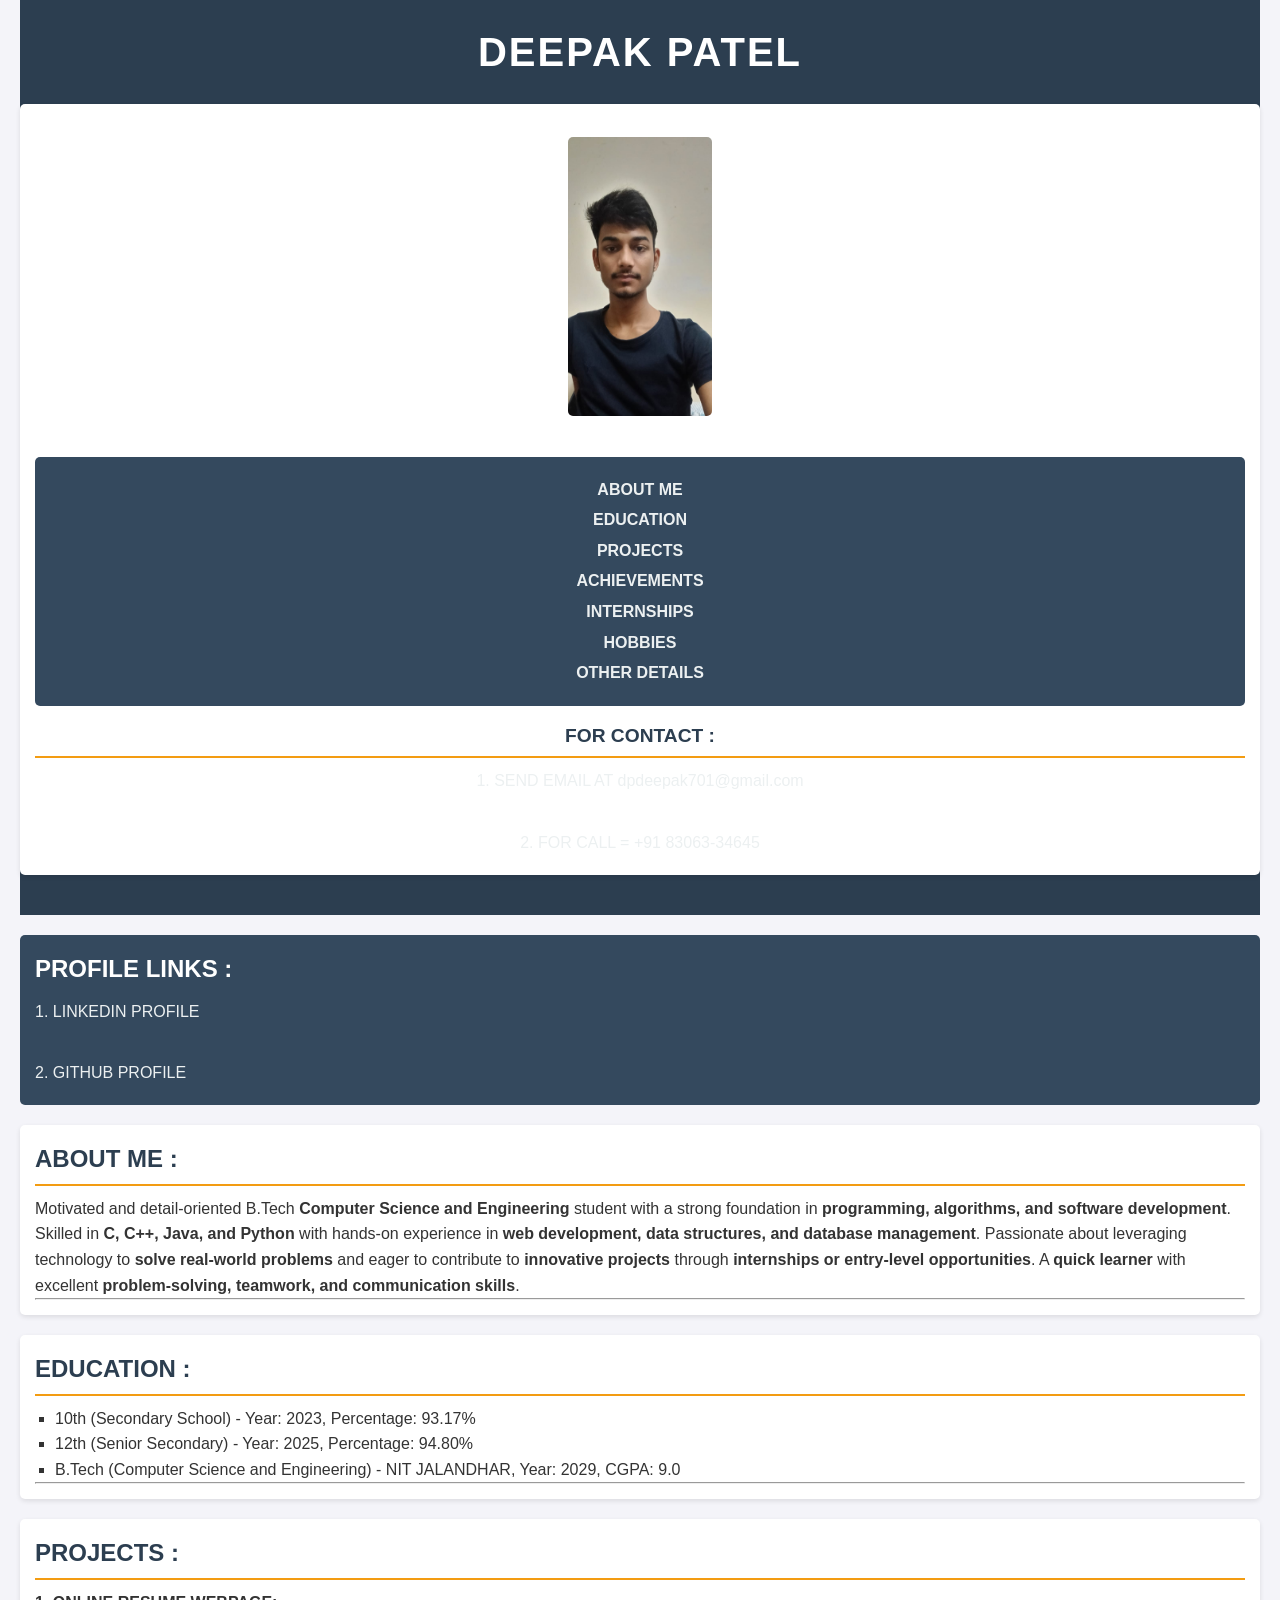
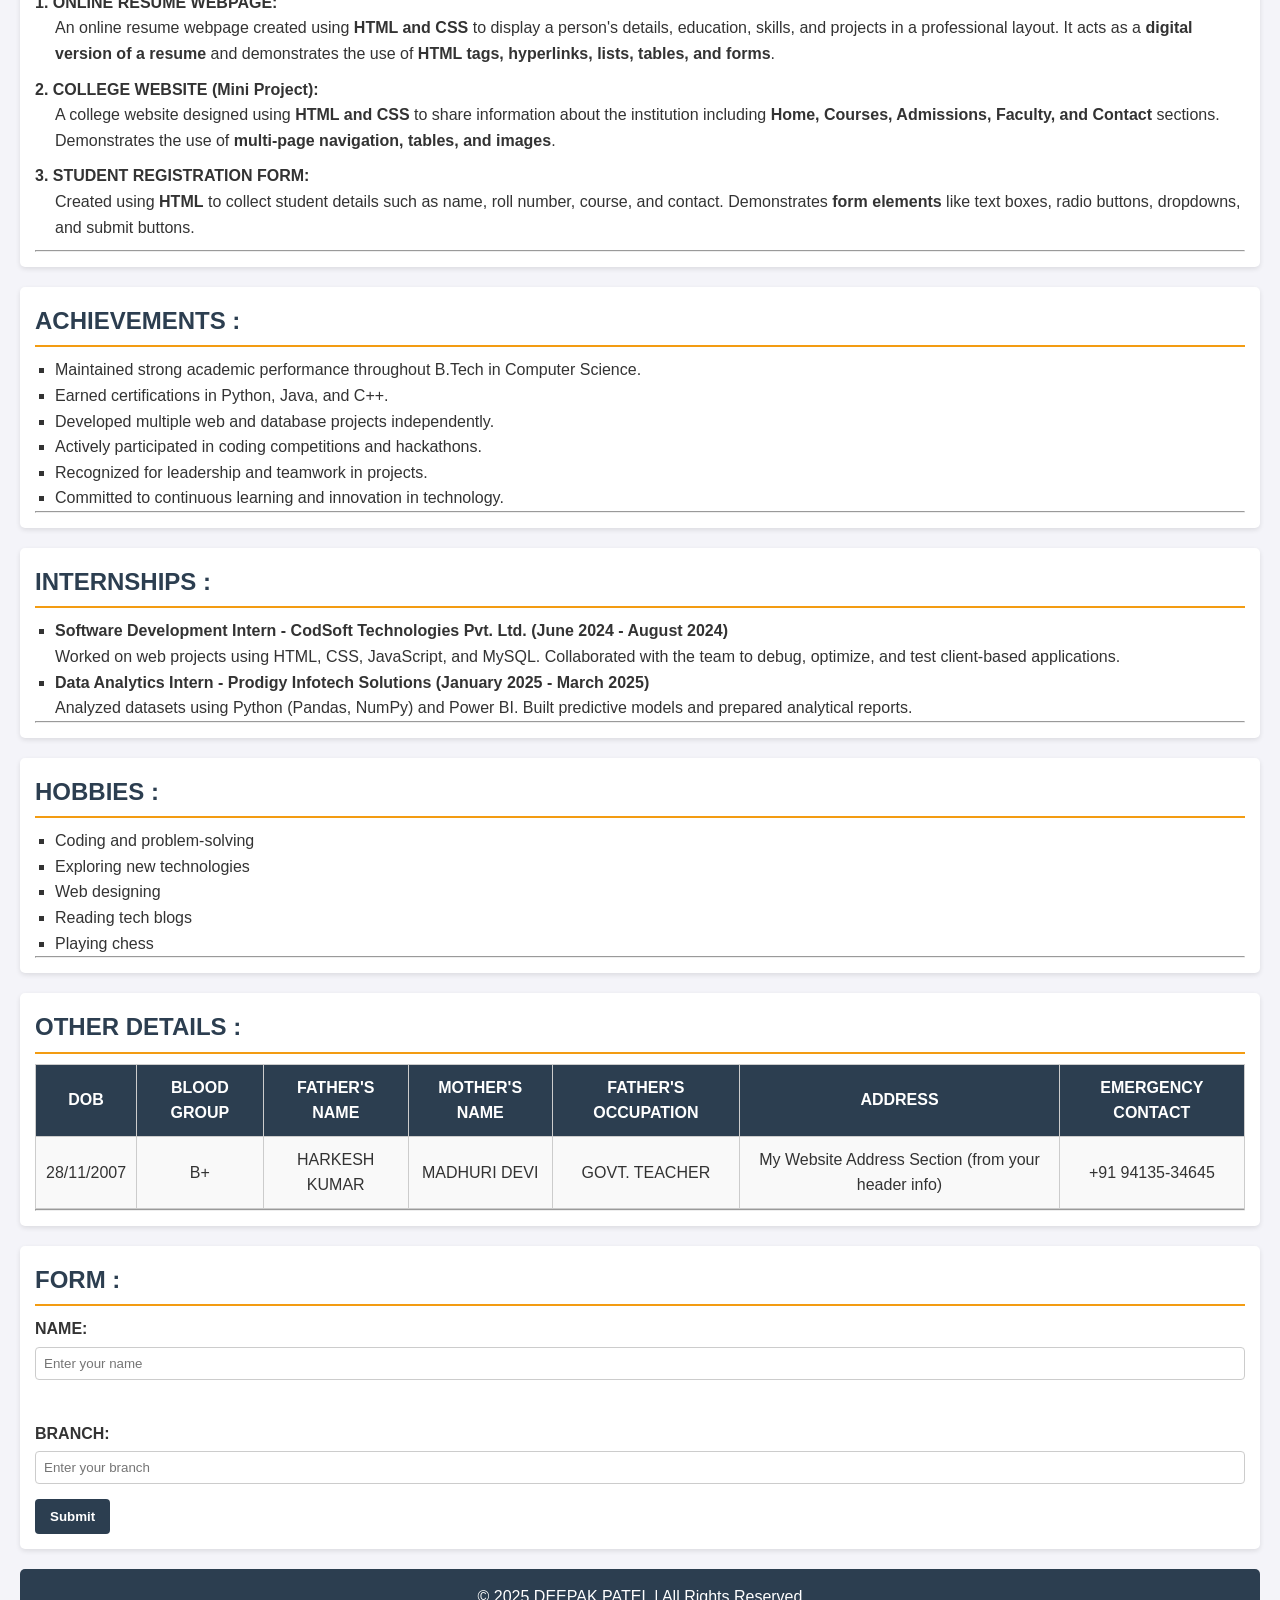
==== portfolio.html @ 682e23ed "Rename index.html to portfolio.html" ====
<!DOCTYPE html>
<html lang="en">
<head>
  <meta charset="UTF-8">
  <meta name="viewport" content="width=device-width, initial-scale=1.0">
  <title>Deepak Patel</title>
  <link rel="stylesheet" href="style.css">
</head>

<body>
  <header>
    <h1>DEEPAK PATEL</h1>

    <section>
      <img src="WhatsApp Image 2025-11-25 at 16.42.40_a8d9750c.jpg" alt="My company logo" width="150" height="285">

      <nav>
        <a href="#a">ABOUT ME</a>
        <a href="#e">EDUCATION</a>
        <a href="#p">PROJECTS</a>
        <a href="#ac">ACHIEVEMENTS</a>
        <a href="#i">INTERNSHIPS</a>
        <a href="#h">HOBBIES</a>
        <a href="#o">OTHER DETAILS</a>
      </nav>

      <h2>FOR CONTACT :</h2>
      <a href="mailto:dpdeepak701@gmail.com">
        1. SEND EMAIL AT dpdeepak701@gmail.com
      </a><br>
      <a href="tel:8306334645">
        2. FOR CALL = +91 83063-34645
      </a>
    </section>
  </header>

  <nav>
    <h2>PROFILE LINKS :</h2>
    <a href="https://linkedin.com/in/deepak-patel-95128b388" target="_blank">
      1. LINKEDIN PROFILE
    </a><br>
    <a href="https://github.com/deepak701-ship-cs" target="_blank">
      2. GITHUB PROFILE
    </a>
  </nav>

  <section id="a">
    <h2>ABOUT ME :</h2>
    <p>
      Motivated and detail-oriented B.Tech <strong>Computer Science and Engineering</strong> student with a strong
      foundation in <strong>programming, algorithms, and software development</strong>. Skilled in
      <strong>C, C++, Java, and Python</strong> with hands-on experience in <strong>web development, data structures,
      and database management</strong>. Passionate about leveraging technology to <strong>solve real-world problems</strong>
      and eager to contribute to <strong>innovative projects</strong> through <strong>internships or entry-level opportunities</strong>.
      A <strong>quick learner</strong> with excellent <strong>problem-solving, teamwork, and communication skills</strong>.
    </p>
    <hr>
  </section>

  <section id="e">
    <h2>EDUCATION :</h2>
    <ul>
      <li>10th (Secondary School) - Year: 2023, Percentage: 93.17%</li>
      <li>12th (Senior Secondary) - Year: 2025, Percentage: 94.80%</li>
      <li>B.Tech (Computer Science and Engineering) - NIT JALANDHAR, Year: 2029, CGPA: 9.0</li>
    </ul>
    <hr>
  </section>

  <section id="p">
    <h2>PROJECTS :</h2>
    <dl>
      <dt><strong>1. ONLINE RESUME WEBPAGE:</strong></dt>
      <dd>
        An online resume webpage created using <strong>HTML and CSS</strong> to display a person's details, education,
        skills, and projects in a professional layout. It acts as a <strong>digital version of a resume</strong> and
        demonstrates the use of <strong>HTML tags, hyperlinks, lists, tables, and forms</strong>.
      </dd>

      <dt><strong>2. COLLEGE WEBSITE (Mini Project):</strong></dt>
      <dd>
        A college website designed using <strong>HTML and CSS</strong> to share information about the institution including
        <strong>Home, Courses, Admissions, Faculty, and Contact</strong> sections. Demonstrates the use of
        <strong>multi-page navigation, tables, and images</strong>.
      </dd>

      <dt><strong>3. STUDENT REGISTRATION FORM:</strong></dt>
      <dd>
        Created using <strong>HTML</strong> to collect student details such as name, roll number, course, and contact.
        Demonstrates <strong>form elements</strong> like text boxes, radio buttons, dropdowns, and submit buttons.
      </dd>
    </dl>
    <hr>
  </section>

  <section id="ac">
    <h2>ACHIEVEMENTS :</h2>
    <ul>
      <li>Maintained strong academic performance throughout B.Tech in Computer Science.</li>
      <li>Earned certifications in Python, Java, and C++.</li>
      <li>Developed multiple web and database projects independently.</li>
      <li>Actively participated in coding competitions and hackathons.</li>
      <li>Recognized for leadership and teamwork in projects.</li>
      <li>Committed to continuous learning and innovation in technology.</li>
    </ul>
    <hr>
  </section>

  <section id="i">
    <h2>INTERNSHIPS :</h2>
    <ul>
      <li>
        <strong>Software Development Intern - CodSoft Technologies Pvt. Ltd. (June 2024 - August 2024)</strong><br>
        Worked on web projects using HTML, CSS, JavaScript, and MySQL. Collaborated with the team to debug, optimize,
        and test client-based applications.
      </li>
      <li>
        <strong>Data Analytics Intern - Prodigy Infotech Solutions (January 2025 - March 2025)</strong><br>
        Analyzed datasets using Python (Pandas, NumPy) and Power BI. Built predictive models and prepared analytical reports.
      </li>
    </ul>
    <hr>
  </section>

  <section id="h">
    <h2>HOBBIES :</h2>
    <ul>
      <li>Coding and problem-solving</li>
      <li>Exploring new technologies</li>
      <li>Web designing</li>
      <li>Reading tech blogs</li>
      <li>Playing chess</li>
    </ul>
    <hr>
  </section>

  <section id="o">
    <h2>OTHER DETAILS :</h2>
    <table border="1">
      <tr>
        <th>DOB</th>
        <th>BLOOD GROUP</th>
        <th>FATHER'S NAME</th>
        <th>MOTHER'S NAME</th>
        <th>FATHER'S OCCUPATION</th>
        <th>ADDRESS</th>
        <th>EMERGENCY CONTACT</th>
      </tr>
      <tr>
        <td>28/11/2007</td>
        <td>B+</td>
        <td>HARKESH KUMAR</td>
        <td>MADHURI DEVI</td>
        <td>GOVT. TEACHER</td>
        <td>My Website Address Section (from your header info)</td>
        <td>+91 94135-34645</td>
      </tr>
    </table>
    <hr>
  </section>

  <section id="d">
    <h2>FORM :</h2>
    <form>
      <label for="name">NAME:</label><br>
      <input type="text" id="name" name="name" placeholder="Enter your name"><br><br>

      <label for="branch">BRANCH:</label><br>
      <input type="text" id="branch" name="branch" placeholder="Enter your branch">
      
      <input type="submit" value="Submit">
    </form>
  </section>

  <footer>
    <p>© 2025 DEEPAK PATEL | All Rights Reserved</p>
  </footer>
</body>
</html>
---- style.css ----
/* General Reset */
* {
  margin: 0;
  padding: 0;
  box-sizing: border-box;
}

/* Body Styling */
body {
  font-family: Arial, Helvetica, sans-serif;
  line-height: 1.6;
  background-color: #f4f4f9;
  color: #333;
  padding: 0 20px;
}

/* Header */
header {
  background: #2c3e50;
  color: #fff;
  padding: 20px 0;
  text-align: center;
}

header h1 {
  font-size: 2.5rem;
  margin-bottom: 10px;
  letter-spacing: 2px;
}

header img {
  margin: 15px 0;
  border-radius: 8px;
  border: 3px solid #fff;
}

/* Navigation inside header */
header nav {
  margin: 15px 0;
}

header nav a {
  color: #fff;
  text-decoration: none;
  margin: 0 10px;
  font-weight: bold;
  transition: color 0.3s ease;
}

header nav a:hover {
  color: #f39c12;
}

/* Contact Section */
header section h2 {
  margin-top: 15px;
  font-size: 1.2rem;
}

header section a {
  display: block;
  margin: 5px 0;
  color: #ecf0f1;
  text-decoration: none;
}

header section a:hover {
  color: #f39c12;
}

/* Profile Links */
nav {
  background: #34495e;
  color: #fff;
  padding: 15px;
  margin: 20px 0;
  border-radius: 5px;
}

nav h2 {
  margin-bottom: 10px;
}

nav a {
  display: block;
  margin: 5px 0;
  color: #ecf0f1;
  text-decoration: none;
}

nav a:hover {
  color: #f39c12;
}

/* Sections */
section {
  margin: 20px 0;
  padding: 15px;
  background: #fff;
  border-radius: 5px;
  box-shadow: 0 2px 5px rgba(0,0,0,0.1);
}

section h2 {
  margin-bottom: 10px;
  color: #2c3e50;
  border-bottom: 2px solid #f39c12;
  padding-bottom: 5px;
}

section p, section ul, section dl {
  margin-top: 10px;
}

/* Lists */
ul {
  list-style-type: square;
  margin-left: 20px;
}

dl dt {
  font-weight: bold;
  margin-top: 10px;
}

dl dd {
  margin-left: 20px;
  margin-bottom: 10px;
}

/* Table */
table {
  width: 100%;
  border-collapse: collapse;
  margin-top: 10px;
}

table th, table td {
  border: 1px solid #ccc;
  padding: 10px;
  text-align: center;
}

table th {
  background: #2c3e50;
  color: #fff;
}

table td {
  background: #f9f9f9;
}

/* Form */
form {
  margin-top: 10px;
}

form label {
  font-weight: bold;
}

form input[type="text"] {
  width: 100%;
  padding: 8px;
  margin: 5px 0 15px 0;
  border: 1px solid #ccc;
  border-radius: 4px;
}

form input[type="submit"] {
  background: #2c3e50;
  color: #fff;
  padding: 10px 15px;
  border: none;
  border-radius: 4px;
  cursor: pointer;
  font-weight: bold;
}

form input[type="submit"]:hover {
  background: #f39c12;
}

/* Footer */
footer {
  text-align: center;
  padding: 15px;
  background: #2c3e50;
  color: #fff;
  margin-top: 20px;
  border-radius: 5px;
}
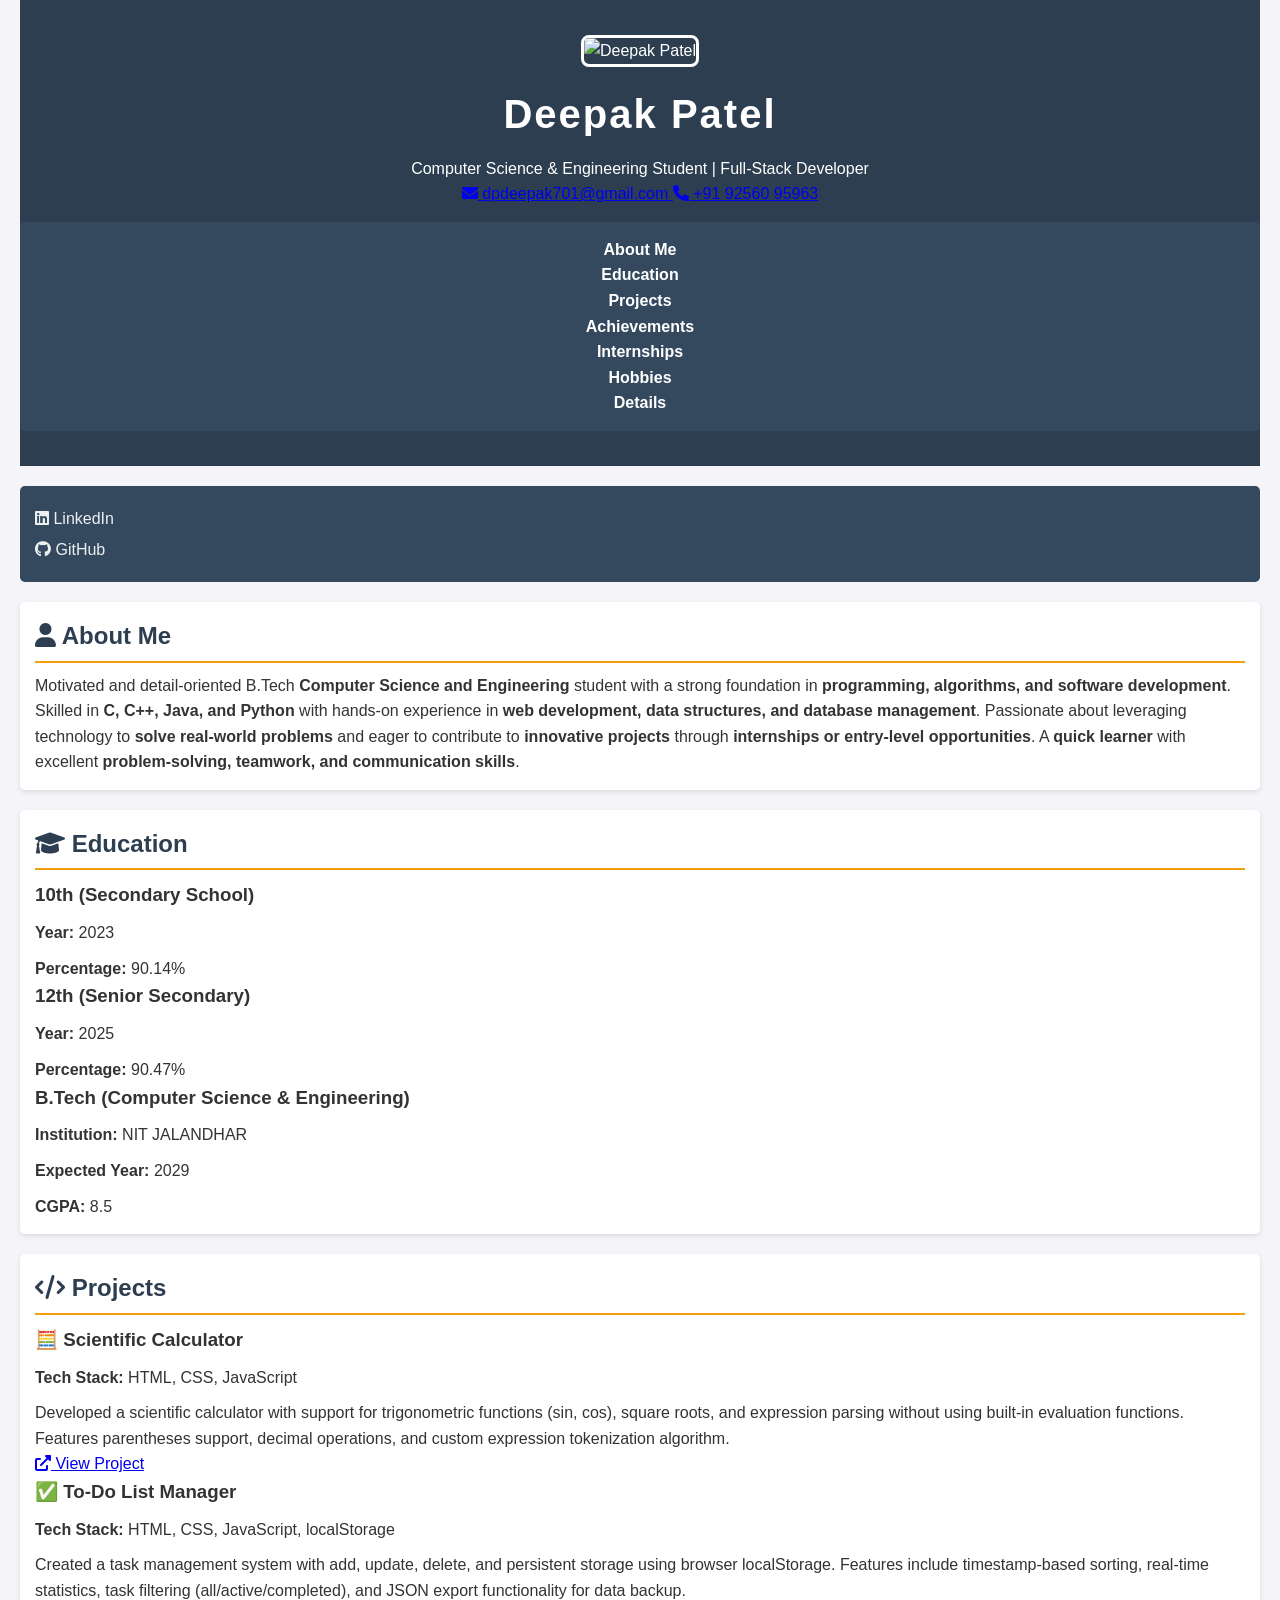
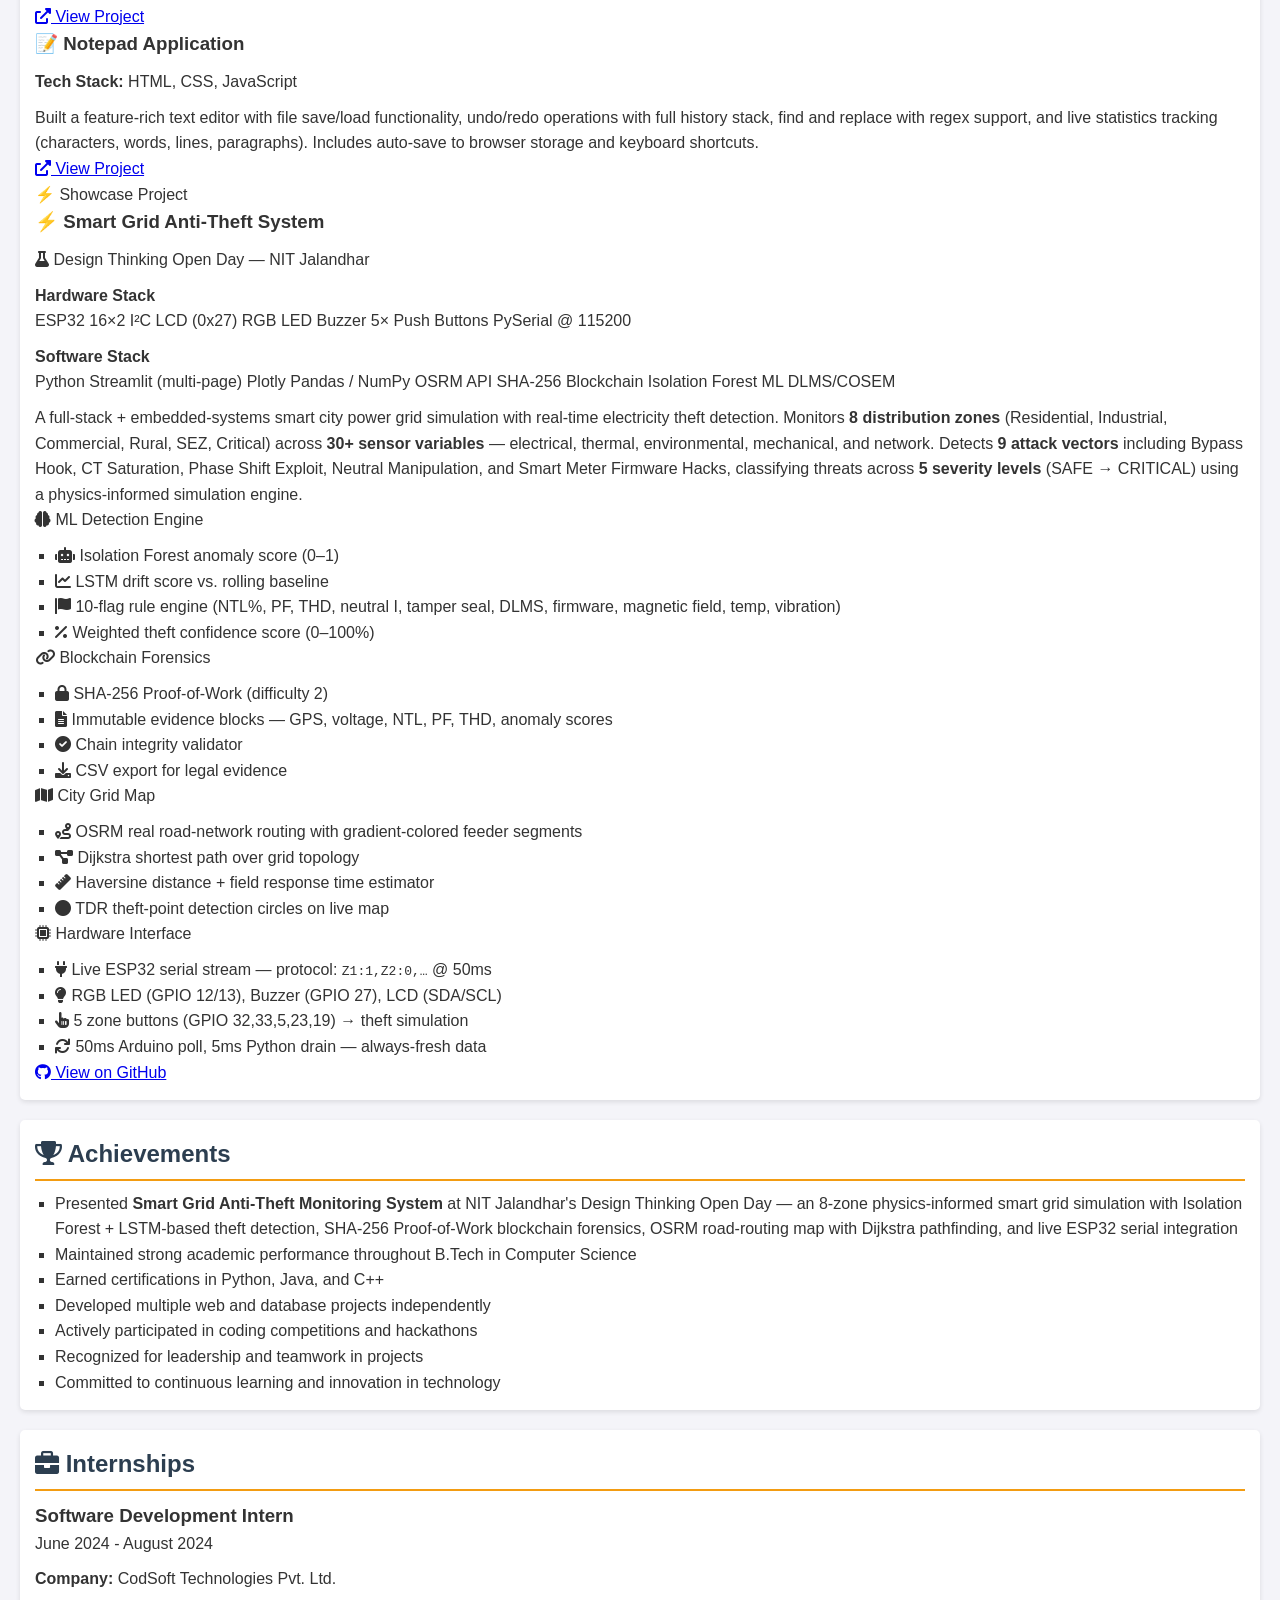
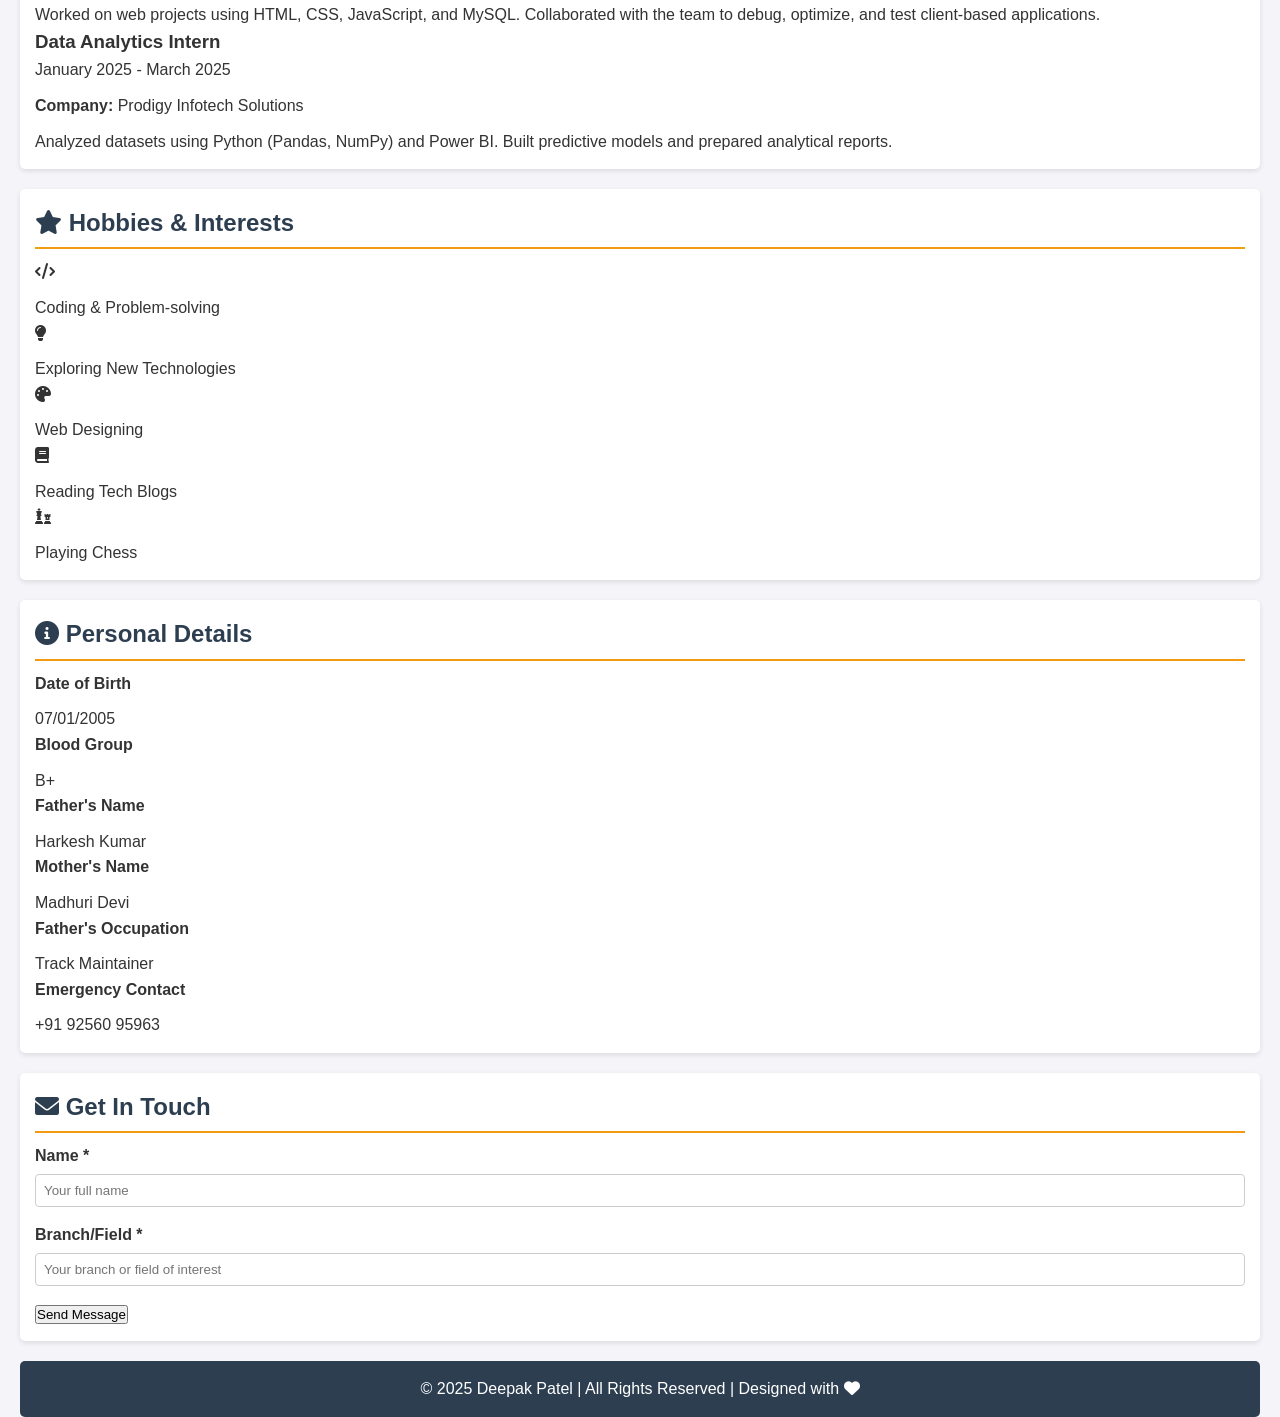
==== commit 68c5e441: "Redesign portfolio" ====
--- a/portfolio.html
+++ b/portfolio.html
@@ -3,177 +3,308 @@
 <head>
   <meta charset="UTF-8">
   <meta name="viewport" content="width=device-width, initial-scale=1.0">
-  <title>Deepak Patel</title>
+  <title>Deepak Patel - Computer Science Professional</title>
   <link rel="stylesheet" href="style.css">
+  <link rel="stylesheet" href="https://cdnjs.cloudflare.com/ajax/libs/font-awesome/6.0.0/css/all.min.css">
 </head>
 
 <body>
   <header>
-    <h1>DEEPAK PATEL</h1>
-
-    <section>
-      <img src="WhatsApp Image 2025-11-25 at 16.42.40_a8d9750c.jpg" alt="My company logo" width="150" height="285">
-
-      <nav>
-        <a href="#a">ABOUT ME</a>
-        <a href="#e">EDUCATION</a>
-        <a href="#p">PROJECTS</a>
-        <a href="#ac">ACHIEVEMENTS</a>
-        <a href="#i">INTERNSHIPS</a>
-        <a href="#h">HOBBIES</a>
-        <a href="#o">OTHER DETAILS</a>
-      </nav>
-
-      <h2>FOR CONTACT :</h2>
-      <a href="mailto:dpdeepak701@gmail.com">
-        1. SEND EMAIL AT dpdeepak701@gmail.com
-      </a><br>
-      <a href="tel:8306334645">
-        2. FOR CALL = +91 83063-34645
+    <div class="header-container">
+      <div class="hero-section">
+        <img src="IMG20260322125627.jpg" alt="Deepak Patel" class="profile-image">
+        <div class="header-content">
+          <h1>Deepak Patel</h1>
+          <p class="tagline">Computer Science & Engineering Student | Full-Stack Developer</p>
+          
+          <div class="contact-info">
+            <a href="mailto:dpdeepak701@gmail.com" class="contact-link">
+              <i class="fas fa-envelope"></i> dpdeepak701@gmail.com
+            </a>
+            <a href="tel:9256095963" class="contact-link">
+              <i class="fas fa-phone"></i> +91 92560 95963
+            </a>
+          </div>
+
+          <nav class="main-nav">
+            <a href="#a" class="nav-link">About Me</a>
+            <a href="#e" class="nav-link">Education</a>
+            <a href="#p" class="nav-link">Projects</a>
+            <a href="#ac" class="nav-link">Achievements</a>
+            <a href="#i" class="nav-link">Internships</a>
+            <a href="#h" class="nav-link">Hobbies</a>
+            <a href="#o" class="nav-link">Details</a>
+          </nav>
+        </div>
+      </div>
+    </div>
+  </header>
+
+  <nav class="social-nav">
+    <div class="social-container">
+      <a href="https://linkedin.com/in/deepak-patel-95128b388" target="_blank" class="social-link">
+        <i class="fab fa-linkedin"></i> LinkedIn
       </a>
-    </section>
-  </header>
-
-  <nav>
-    <h2>PROFILE LINKS :</h2>
-    <a href="https://linkedin.com/in/deepak-patel-95128b388" target="_blank">
-      1. LINKEDIN PROFILE
-    </a><br>
-    <a href="https://github.com/deepak701-ship-cs" target="_blank">
-      2. GITHUB PROFILE
-    </a>
+      <a href="https://github.com/deepak701-ship-cs" target="_blank" class="social-link">
+        <i class="fab fa-github"></i> GitHub
+      </a>
+    </div>
   </nav>
 
-  <section id="a">
-    <h2>ABOUT ME :</h2>
-    <p>
-      Motivated and detail-oriented B.Tech <strong>Computer Science and Engineering</strong> student with a strong
-      foundation in <strong>programming, algorithms, and software development</strong>. Skilled in
-      <strong>C, C++, Java, and Python</strong> with hands-on experience in <strong>web development, data structures,
-      and database management</strong>. Passionate about leveraging technology to <strong>solve real-world problems</strong>
-      and eager to contribute to <strong>innovative projects</strong> through <strong>internships or entry-level opportunities</strong>.
-      A <strong>quick learner</strong> with excellent <strong>problem-solving, teamwork, and communication skills</strong>.
-    </p>
-    <hr>
-  </section>
-
-  <section id="e">
-    <h2>EDUCATION :</h2>
-    <ul>
-      <li>10th (Secondary School) - Year: 2023, Percentage: 93.17%</li>
-      <li>12th (Senior Secondary) - Year: 2025, Percentage: 94.80%</li>
-      <li>B.Tech (Computer Science and Engineering) - NIT JALANDHAR, Year: 2029, CGPA: 9.0</li>
-    </ul>
-    <hr>
-  </section>
-
-  <section id="p">
-    <h2>PROJECTS :</h2>
-    <dl>
-      <dt><strong>1. ONLINE RESUME WEBPAGE:</strong></dt>
-      <dd>
-        An online resume webpage created using <strong>HTML and CSS</strong> to display a person's details, education,
-        skills, and projects in a professional layout. It acts as a <strong>digital version of a resume</strong> and
-        demonstrates the use of <strong>HTML tags, hyperlinks, lists, tables, and forms</strong>.
-      </dd>
-
-      <dt><strong>2. COLLEGE WEBSITE (Mini Project):</strong></dt>
-      <dd>
-        A college website designed using <strong>HTML and CSS</strong> to share information about the institution including
-        <strong>Home, Courses, Admissions, Faculty, and Contact</strong> sections. Demonstrates the use of
-        <strong>multi-page navigation, tables, and images</strong>.
-      </dd>
-
-      <dt><strong>3. STUDENT REGISTRATION FORM:</strong></dt>
-      <dd>
-        Created using <strong>HTML</strong> to collect student details such as name, roll number, course, and contact.
-        Demonstrates <strong>form elements</strong> like text boxes, radio buttons, dropdowns, and submit buttons.
-      </dd>
-    </dl>
-    <hr>
-  </section>
-
-  <section id="ac">
-    <h2>ACHIEVEMENTS :</h2>
-    <ul>
-      <li>Maintained strong academic performance throughout B.Tech in Computer Science.</li>
-      <li>Earned certifications in Python, Java, and C++.</li>
-      <li>Developed multiple web and database projects independently.</li>
-      <li>Actively participated in coding competitions and hackathons.</li>
-      <li>Recognized for leadership and teamwork in projects.</li>
-      <li>Committed to continuous learning and innovation in technology.</li>
-    </ul>
-    <hr>
-  </section>
-
-  <section id="i">
-    <h2>INTERNSHIPS :</h2>
-    <ul>
-      <li>
-        <strong>Software Development Intern - CodSoft Technologies Pvt. Ltd. (June 2024 - August 2024)</strong><br>
-        Worked on web projects using HTML, CSS, JavaScript, and MySQL. Collaborated with the team to debug, optimize,
-        and test client-based applications.
-      </li>
-      <li>
-        <strong>Data Analytics Intern - Prodigy Infotech Solutions (January 2025 - March 2025)</strong><br>
-        Analyzed datasets using Python (Pandas, NumPy) and Power BI. Built predictive models and prepared analytical reports.
-      </li>
-    </ul>
-    <hr>
-  </section>
-
-  <section id="h">
-    <h2>HOBBIES :</h2>
-    <ul>
-      <li>Coding and problem-solving</li>
-      <li>Exploring new technologies</li>
-      <li>Web designing</li>
-      <li>Reading tech blogs</li>
-      <li>Playing chess</li>
-    </ul>
-    <hr>
-  </section>
-
-  <section id="o">
-    <h2>OTHER DETAILS :</h2>
-    <table border="1">
-      <tr>
-        <th>DOB</th>
-        <th>BLOOD GROUP</th>
-        <th>FATHER'S NAME</th>
-        <th>MOTHER'S NAME</th>
-        <th>FATHER'S OCCUPATION</th>
-        <th>ADDRESS</th>
-        <th>EMERGENCY CONTACT</th>
-      </tr>
-      <tr>
-        <td>28/11/2007</td>
-        <td>B+</td>
-        <td>HARKESH KUMAR</td>
-        <td>MADHURI DEVI</td>
-        <td>GOVT. TEACHER</td>
-        <td>My Website Address Section (from your header info)</td>
-        <td>+91 94135-34645</td>
-      </tr>
-    </table>
-    <hr>
-  </section>
-
-  <section id="d">
-    <h2>FORM :</h2>
-    <form>
-      <label for="name">NAME:</label><br>
-      <input type="text" id="name" name="name" placeholder="Enter your name"><br><br>
-
-      <label for="branch">BRANCH:</label><br>
-      <input type="text" id="branch" name="branch" placeholder="Enter your branch">
-      
-      <input type="submit" value="Submit">
-    </form>
-  </section>
+
+  <main class="container">
+    <section id="a" class="content-section">
+      <h2><i class="fas fa-user"></i> About Me</h2>
+      <p>
+        Motivated and detail-oriented B.Tech <strong>Computer Science and Engineering</strong> student with a strong
+        foundation in <strong>programming, algorithms, and software development</strong>. Skilled in
+        <strong>C, C++, Java, and Python</strong> with hands-on experience in <strong>web development, data structures,
+        and database management</strong>. Passionate about leveraging technology to <strong>solve real-world problems</strong>
+        and eager to contribute to <strong>innovative projects</strong> through <strong>internships or entry-level opportunities</strong>.
+        A <strong>quick learner</strong> with excellent <strong>problem-solving, teamwork, and communication skills</strong>.
+      </p>
+    </section>
+
+    <section id="e" class="content-section">
+      <h2><i class="fas fa-graduation-cap"></i> Education</h2>
+      <div class="education-grid">
+        <div class="education-item">
+          <h3>10th (Secondary School)</h3>
+          <p><strong>Year:</strong> 2023</p>
+          <p><strong>Percentage:</strong> 90.14%</p>
+        </div>
+        <div class="education-item">
+          <h3>12th (Senior Secondary)</h3>
+          <p><strong>Year:</strong> 2025</p>
+          <p><strong>Percentage:</strong> 90.47%</p>
+        </div>
+        <div class="education-item">
+          <h3>B.Tech (Computer Science & Engineering)</h3>
+          <p><strong>Institution:</strong> NIT JALANDHAR</p>
+          <p><strong>Expected Year:</strong> 2029</p>
+          <p><strong>CGPA:</strong> 8.5</p>
+        </div>
+      </div>
+    </section>
+
+    <section id="p" class="content-section">
+      <h2><i class="fas fa-code"></i> Projects</h2>
+      <div class="projects-grid">
+        <div class="project-card">
+          <h3>🧮 Scientific Calculator</h3>
+          <p><strong>Tech Stack:</strong> HTML, CSS, JavaScript</p>
+          <p>Developed a scientific calculator with support for trigonometric functions (sin, cos), square roots, and expression parsing without using built-in evaluation functions. Features parentheses support, decimal operations, and custom expression tokenization algorithm.</p>
+          <a href="calculator/index.html" class="project-link" target="_blank">
+            <i class="fas fa-external-link-alt"></i> View Project
+          </a>
+        </div>
+
+        <div class="project-card">
+          <h3>✅ To-Do List Manager</h3>
+          <p><strong>Tech Stack:</strong> HTML, CSS, JavaScript, localStorage</p>
+          <p>Created a task management system with add, update, delete, and persistent storage using browser localStorage. Features include timestamp-based sorting, real-time statistics, task filtering (all/active/completed), and JSON export functionality for data backup.</p>
+          <a href="todolist/index.html" class="project-link" target="_blank">
+            <i class="fas fa-external-link-alt"></i> View Project
+          </a>
+        </div>
+
+        <div class="project-card">
+          <h3>📝 Notepad Application</h3>
+          <p><strong>Tech Stack:</strong> HTML, CSS, JavaScript</p>
+          <p>Built a feature-rich text editor with file save/load functionality, undo/redo operations with full history stack, find and replace with regex support, and live statistics tracking (characters, words, lines, paragraphs). Includes auto-save to browser storage and keyboard shortcuts.</p>
+          <a href="notepad/index.html" class="project-link" target="_blank">
+            <i class="fas fa-external-link-alt"></i> View Project
+          </a>
+        </div>
+        <div class="project-card project-card--featured">
+          <div class="project-featured-badge">⚡ Showcase Project</div>
+          <h3>⚡ Smart Grid Anti-Theft System</h3>
+          <p class="project-event"><i class="fas fa-flask"></i> Design Thinking Open Day — NIT Jalandhar</p>
+
+          <p><strong>Hardware Stack</strong></p>
+          <div class="tech-tags">
+            <span class="tech-tag tech-tag--hw">ESP32</span>
+            <span class="tech-tag tech-tag--hw">16×2 I²C LCD (0x27)</span>
+            <span class="tech-tag tech-tag--hw">RGB LED</span>
+            <span class="tech-tag tech-tag--hw">Buzzer</span>
+            <span class="tech-tag tech-tag--hw">5× Push Buttons</span>
+            <span class="tech-tag tech-tag--hw">PySerial @ 115200</span>
+          </div>
+
+          <p><strong>Software Stack</strong></p>
+          <div class="tech-tags">
+            <span class="tech-tag tech-tag--sw">Python</span>
+            <span class="tech-tag tech-tag--sw">Streamlit (multi-page)</span>
+            <span class="tech-tag tech-tag--sw">Plotly</span>
+            <span class="tech-tag tech-tag--sw">Pandas / NumPy</span>
+            <span class="tech-tag tech-tag--sw">OSRM API</span>
+            <span class="tech-tag tech-tag--sw">SHA-256 Blockchain</span>
+            <span class="tech-tag tech-tag--sw">Isolation Forest ML</span>
+            <span class="tech-tag tech-tag--sw">DLMS/COSEM</span>
+          </div>
+
+          <p>A full-stack + embedded-systems smart city power grid simulation with real-time electricity theft detection. Monitors <strong>8 distribution zones</strong> (Residential, Industrial, Commercial, Rural, SEZ, Critical) across <strong>30+ sensor variables</strong> — electrical, thermal, environmental, mechanical, and network. Detects <strong>9 attack vectors</strong> including Bypass Hook, CT Saturation, Phase Shift Exploit, Neutral Manipulation, and Smart Meter Firmware Hacks, classifying threats across <strong>5 severity levels</strong> (SAFE → CRITICAL) using a physics-informed simulation engine.</p>
+
+          <div class="feature-sections">
+            <div class="feature-section">
+              <div class="feature-section-title"><i class="fas fa-brain"></i> ML Detection Engine</div>
+              <ul class="project-features">
+                <li><i class="fas fa-robot"></i> Isolation Forest anomaly score (0–1)</li>
+                <li><i class="fas fa-chart-line"></i> LSTM drift score vs. rolling baseline</li>
+                <li><i class="fas fa-flag"></i> 10-flag rule engine (NTL%, PF, THD, neutral I, tamper seal, DLMS, firmware, magnetic field, temp, vibration)</li>
+                <li><i class="fas fa-percentage"></i> Weighted theft confidence score (0–100%)</li>
+              </ul>
+            </div>
+            <div class="feature-section">
+              <div class="feature-section-title"><i class="fas fa-link"></i> Blockchain Forensics</div>
+              <ul class="project-features">
+                <li><i class="fas fa-lock"></i> SHA-256 Proof-of-Work (difficulty 2)</li>
+                <li><i class="fas fa-file-alt"></i> Immutable evidence blocks — GPS, voltage, NTL, PF, THD, anomaly scores</li>
+                <li><i class="fas fa-check-circle"></i> Chain integrity validator</li>
+                <li><i class="fas fa-download"></i> CSV export for legal evidence</li>
+              </ul>
+            </div>
+            <div class="feature-section">
+              <div class="feature-section-title"><i class="fas fa-map"></i> City Grid Map</div>
+              <ul class="project-features">
+                <li><i class="fas fa-route"></i> OSRM real road-network routing with gradient-colored feeder segments</li>
+                <li><i class="fas fa-project-diagram"></i> Dijkstra shortest path over grid topology</li>
+                <li><i class="fas fa-ruler"></i> Haversine distance + field response time estimator</li>
+                <li><i class="fas fa-circle"></i> TDR theft-point detection circles on live map</li>
+              </ul>
+            </div>
+            <div class="feature-section">
+              <div class="feature-section-title"><i class="fas fa-microchip"></i> Hardware Interface</div>
+              <ul class="project-features">
+                <li><i class="fas fa-plug"></i> Live ESP32 serial stream — protocol: <code>Z1:1,Z2:0,…</code> @ 50ms</li>
+                <li><i class="fas fa-lightbulb"></i> RGB LED (GPIO 12/13), Buzzer (GPIO 27), LCD (SDA/SCL)</li>
+                <li><i class="fas fa-hand-pointer"></i> 5 zone buttons (GPIO 32,33,5,23,19) → theft simulation</li>
+                <li><i class="fas fa-sync"></i> 50ms Arduino poll, 5ms Python drain — always-fresh data</li>
+              </ul>
+            </div>
+          </div>
+
+          <a href="https://github.com/deepak701-ship-cs" class="project-link" target="_blank">
+            <i class="fab fa-github"></i> View on GitHub
+          </a>
+        </div>
+      </div>
+    </section>
+
+    <section id="ac" class="content-section">
+      <h2><i class="fas fa-trophy"></i> Achievements</h2>
+      <ul class="achievements-list">
+        <li>Presented <strong>Smart Grid Anti-Theft Monitoring System</strong> at NIT Jalandhar's Design Thinking Open Day — an 8-zone physics-informed smart grid simulation with Isolation Forest + LSTM-based theft detection, SHA-256 Proof-of-Work blockchain forensics, OSRM road-routing map with Dijkstra pathfinding, and live ESP32 serial integration</li>
+        <li>Maintained strong academic performance throughout B.Tech in Computer Science</li>
+        <li>Earned certifications in Python, Java, and C++</li>
+        <li>Developed multiple web and database projects independently</li>
+        <li>Actively participated in coding competitions and hackathons</li>
+        <li>Recognized for leadership and teamwork in projects</li>
+        <li>Committed to continuous learning and innovation in technology</li>
+      </ul>
+    </section>
+
+    <section id="i" class="content-section">
+      <h2><i class="fas fa-briefcase"></i> Internships</h2>
+      <div class="internship-timeline">
+        <div class="internship-item">
+          <div class="internship-header">
+            <h3>Software Development Intern</h3>
+            <span class="duration">June 2024 - August 2024</span>
+          </div>
+          <p><strong>Company:</strong> CodSoft Technologies Pvt. Ltd.</p>
+          <p>Worked on web projects using HTML, CSS, JavaScript, and MySQL. Collaborated with the team to debug, optimize,
+          and test client-based applications.</p>
+        </div>
+
+        <div class="internship-item">
+          <div class="internship-header">
+            <h3>Data Analytics Intern</h3>
+            <span class="duration">January 2025 - March 2025</span>
+          </div>
+          <p><strong>Company:</strong> Prodigy Infotech Solutions</p>
+          <p>Analyzed datasets using Python (Pandas, NumPy) and Power BI. Built predictive models and prepared analytical reports.</p>
+        </div>
+      </div>
+    </section>
+
+    <section id="h" class="content-section">
+      <h2><i class="fas fa-star"></i> Hobbies & Interests</h2>
+      <div class="hobbies-grid">
+        <div class="hobby-item">
+          <i class="fas fa-code"></i>
+          <p>Coding & Problem-solving</p>
+        </div>
+        <div class="hobby-item">
+          <i class="fas fa-lightbulb"></i>
+          <p>Exploring New Technologies</p>
+        </div>
+        <div class="hobby-item">
+          <i class="fas fa-palette"></i>
+          <p>Web Designing</p>
+        </div>
+        <div class="hobby-item">
+          <i class="fas fa-book"></i>
+          <p>Reading Tech Blogs</p>
+        </div>
+        <div class="hobby-item">
+          <i class="fas fa-chess"></i>
+          <p>Playing Chess</p>
+        </div>
+      </div>
+    </section>
+
+    <section id="o" class="content-section">
+      <h2><i class="fas fa-info-circle"></i> Personal Details</h2>
+      <div class="details-grid">
+        <div class="detail-item">
+          <strong>Date of Birth</strong>
+          <p>07/01/2005</p>
+        </div>
+        <div class="detail-item">
+          <strong>Blood Group</strong>
+          <p>B+</p>
+        </div>
+        <div class="detail-item">
+          <strong>Father's Name</strong>
+          <p>Harkesh Kumar</p>
+        </div>
+        <div class="detail-item">
+          <strong>Mother's Name</strong>
+          <p>Madhuri Devi</p>
+        </div>
+        <div class="detail-item">
+          <strong>Father's Occupation</strong>
+          <p>Track Maintainer</p>
+        </div>
+        <div class="detail-item">
+          <strong>Emergency Contact</strong>
+          <p>+91 92560 95963</p>
+        </div>
+      </div>
+    </section>
+
+    <section id="d" class="content-section">
+      <h2><i class="fas fa-envelope"></i> Get In Touch</h2>
+      <form class="contact-form">
+        <div class="form-group">
+          <label for="name">Name *</label>
+          <input type="text" id="name" name="name" placeholder="Your full name" required>
+        </div>
+
+        <div class="form-group">
+          <label for="branch">Branch/Field *</label>
+          <input type="text" id="branch" name="branch" placeholder="Your branch or field of interest" required>
+        </div>
+
+        <button type="submit" class="submit-btn">Send Message</button>
+      </form>
+    </section>
+  </main>
+
 
   <footer>
-    <p>© 2025 DEEPAK PATEL | All Rights Reserved</p>
+    <p>&copy; 2025 Deepak Patel | All Rights Reserved | Designed with <i class="fas fa-heart"></i></p>
   </footer>
 </body>
 </html>
